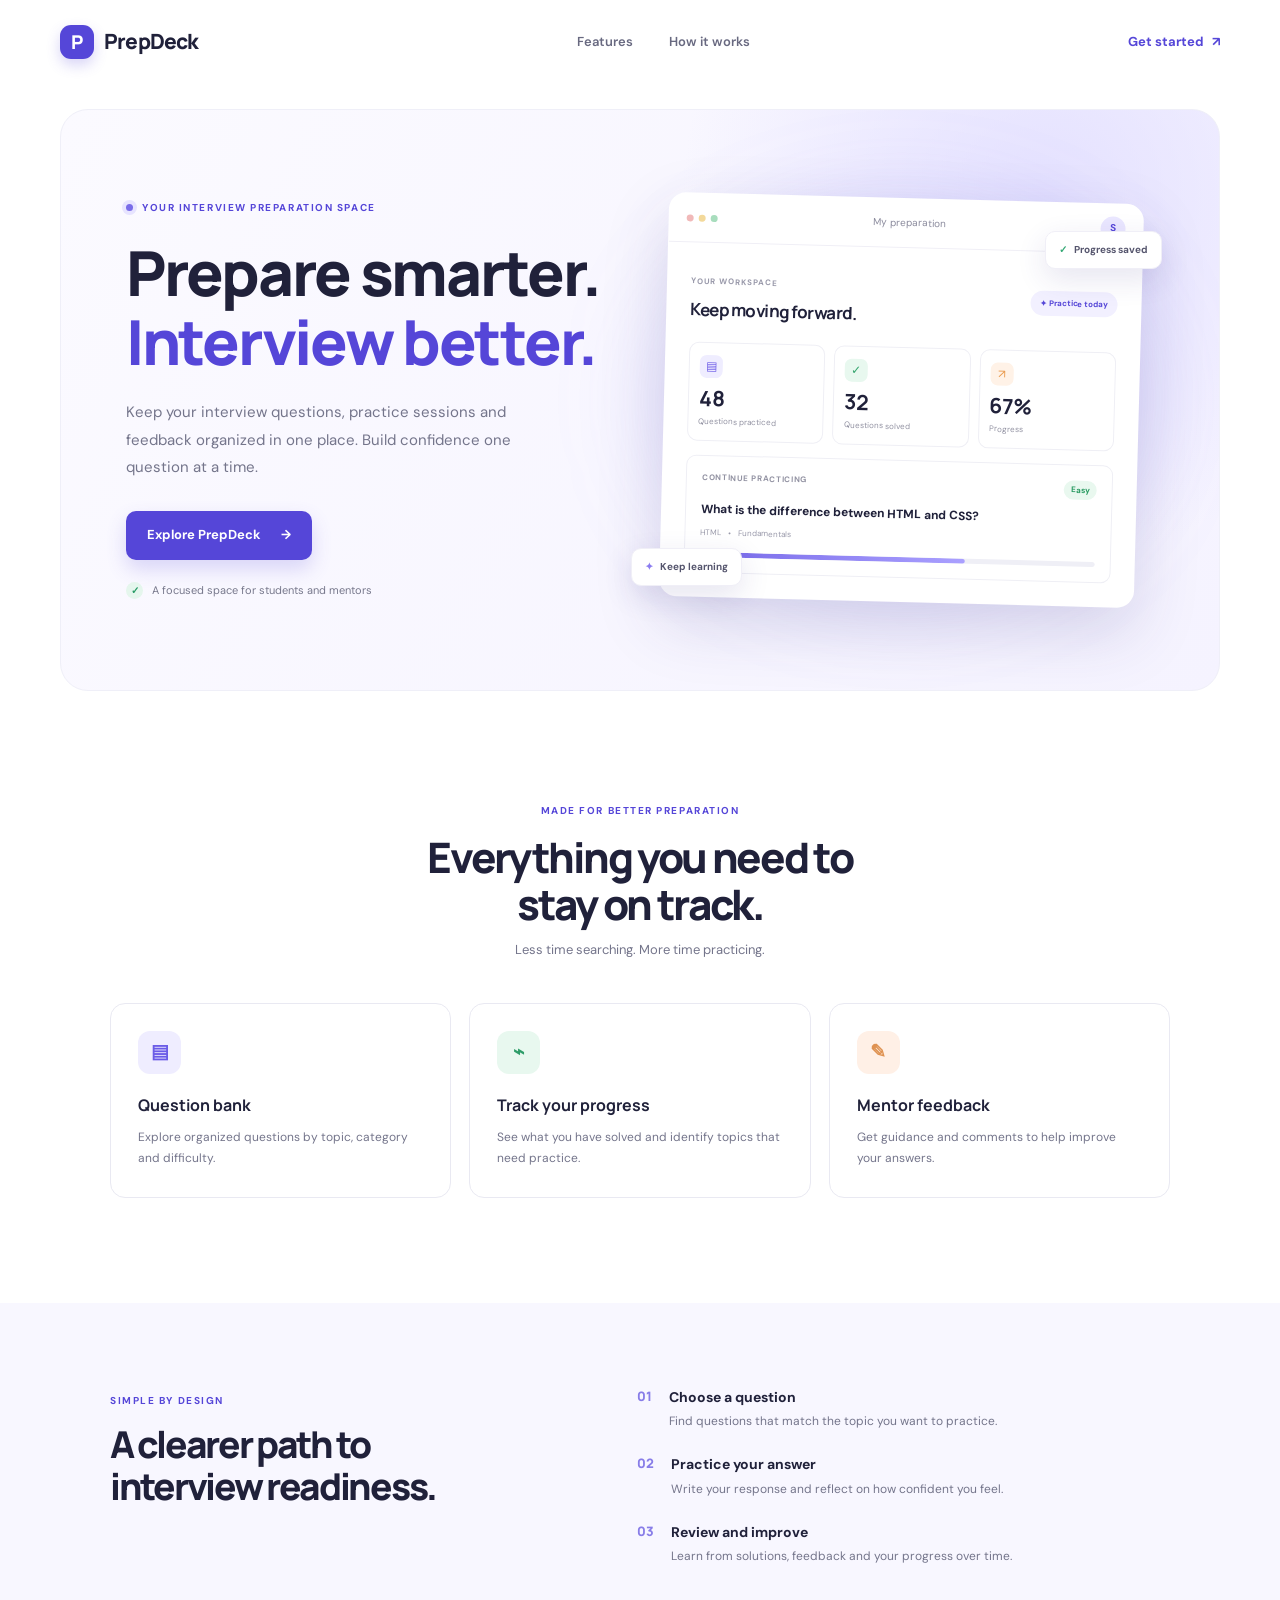
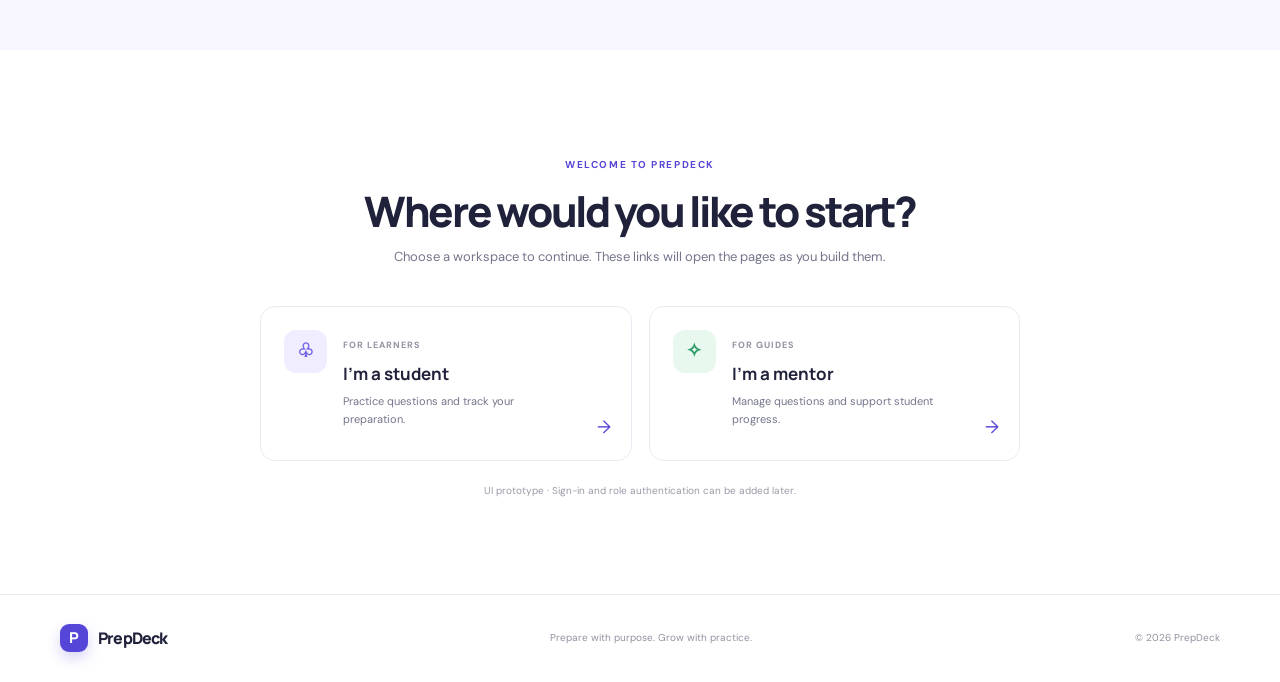
==== index.html @ 36b1e443 "index.html, student and mentor login" ====
<!DOCTYPE html>
<html lang="en">

<head>
    <meta charset="UTF-8">
    <meta name="viewport" content="width=device-width, initial-scale=1.0">
    <meta name="description" content="PrepDeck - Your space to prepare for interviews with confidence.">
    <title>PrepDeck | Interview Preparation</title>
    <link rel="stylesheet" href="css/styles.css">
</head>

<body>
    <header class="site-header">
        <a class="brand" href="index.html" aria-label="PrepDeck home">
            <span class="brand-mark">P</span>
            <span>PrepDeck</span>
        </a>

        <nav class="header-nav" aria-label="Main navigation">
            <a href="#features">Features</a>
            <a href="#how-it-works">How it works</a>
        </nav>

        <a class="header-link" href="#get-started">Get started <span aria-hidden="true">↗</span></a>
    </header>

    <main>
        <section class="hero">
            <div class="hero-content">
                <div class="eyebrow"><span class="eyebrow-dot"></span> YOUR INTERVIEW PREPARATION SPACE</div>
                <h1>Prepare smarter.<br><span>Interview better.</span></h1>
                <p class="hero-description">
                    Keep your interview questions, practice sessions and feedback
                    organized in one place. Build confidence one question at a time.
                </p>
                <a class="primary-button" href="#get-started">Explore PrepDeck <span aria-hidden="true">→</span></a>
                <div class="hero-note">
                    <span class="note-check">✓</span>
                    A focused space for students and mentors
                </div>
            </div>

            <div class="hero-visual" aria-label="Preview of a question practice dashboard">
                <div class="visual-glow"></div>
                <div class="preview-window">
                    <div class="preview-topbar">
                        <div class="window-dots"><i></i><i></i><i></i></div>
                        <span>My preparation</span>
                        <span class="preview-avatar">S</span>
                    </div>
                    <div class="preview-body">
                        <div class="preview-greeting">
                            <div>
                                <span class="preview-kicker">YOUR WORKSPACE</span>
                                <h2>Keep moving forward.</h2>
                            </div>
                            <span class="streak">✦ Practice today</span>
                        </div>
                        <div class="stat-grid">
                            <div class="stat-card">
                                <span class="stat-icon purple">▤</span>
                                <strong>48</strong>
                                <small>Questions practiced</small>
                            </div>
                            <div class="stat-card">
                                <span class="stat-icon green">✓</span>
                                <strong>32</strong>
                                <small>Questions solved</small>
                            </div>
                            <div class="stat-card">
                                <span class="stat-icon orange">↗</span>
                                <strong>67%</strong>
                                <small>Progress</small>
                            </div>
                        </div>
                        <div class="preview-question">
                            <div class="question-heading">
                                <span>CONTINUE PRACTICING</span>
                                <span class="difficulty">Easy</span>
                            </div>
                            <h3>What is the difference between HTML and CSS?</h3>
                            <div class="question-meta"><span>HTML</span><span>•</span><span>Fundamentals</span></div>
                            <div class="progress-track"><span></span></div>
                        </div>
                    </div>
                </div>
                <div class="floating-chip chip-one"><span>✓</span> Progress saved</div>
                <div class="floating-chip chip-two"><span>✦</span> Keep learning</div>
            </div>
        </section>

        <section class="features section-wrap" id="features">
            <div class="section-heading">
                <span class="section-label">MADE FOR BETTER PREPARATION</span>
                <h2>Everything you need to<br>stay on track.</h2>
                <p>Less time searching. More time practicing.</p>
            </div>
            <div class="feature-grid">
                <article class="feature-card">
                    <div class="feature-icon icon-lavender">▤</div>
                    <h3>Question bank</h3>
                    <p>Explore organized questions by topic, category and difficulty.</p>
                </article>
                <article class="feature-card">
                    <div class="feature-icon icon-mint">⌁</div>
                    <h3>Track your progress</h3>
                    <p>See what you have solved and identify topics that need practice.</p>
                </article>
                <article class="feature-card">
                    <div class="feature-icon icon-peach">✎</div>
                    <h3>Mentor feedback</h3>
                    <p>Get guidance and comments to help improve your answers.</p>
                </article>
            </div>
        </section>

        <section class="how-section" id="how-it-works">
            <div class="section-wrap how-inner">
                <div>
                    <span class="section-label">SIMPLE BY DESIGN</span>
                    <h2>A clearer path to<br>interview readiness.</h2>
                </div>
                <div class="steps">
                    <div class="step"><span>01</span>
                        <div>
                            <h3>Choose a question</h3>
                            <p>Find questions that match the topic you want to practice.</p>
                        </div>
                    </div>
                    <div class="step"><span>02</span>
                        <div>
                            <h3>Practice your answer</h3>
                            <p>Write your response and reflect on how confident you feel.</p>
                        </div>
                    </div>
                    <div class="step"><span>03</span>
                        <div>
                            <h3>Review and improve</h3>
                            <p>Learn from solutions, feedback and your progress over time.</p>
                        </div>
                    </div>
                </div>
            </div>
        </section>

        <section class="get-started section-wrap" id="get-started">
            <div class="section-heading">
                <span class="section-label">WELCOME TO PREPDECK</span>
                <h2>Where would you like to start?</h2>
                <p>Choose a workspace to continue. These links will open the pages as you build them.</p>
            </div>
            <div class="role-grid">
                <a class="role-card" href="Student login.html">
                    <div class="role-icon student-icon">♧</div>
                    <div class="role-copy">
                        <span class="role-label">FOR LEARNERS</span>
                        <h3>I'm a student</h3>
                        <p>Practice questions and track your preparation.</p>
                    </div>
                    <span class="role-arrow" aria-hidden="true">→</span>
                </a>
                <a class="role-card" href="mentor-login.html">
                    <div class="role-icon mentor-icon">✧</div>
                    <div class="role-copy">
                        <span class="role-label">FOR GUIDES</span>
                        <h3>I'm a mentor</h3>
                        <p>Manage questions and support student progress.</p>
                    </div>
                    <span class="role-arrow" aria-hidden="true">→</span>
                </a>
            </div>
            <p class="demo-note">UI prototype · Sign-in and role authentication can be added later.</p>
        </section>
    </main>

    <footer class="site-footer">
        <a class="brand footer-brand" href="index.html"><span class="brand-mark">P</span><span>PrepDeck</span></a>
        <p>Prepare with purpose. Grow with practice.</p>
        <span>© 2026 PrepDeck</span>
    </footer>
</body>

</html>
---- css/styles.css ----
/* ================================
   PrepDeck - Global styles
   ================================ */

@import url('https://fonts.googleapis.com/css2?family=DM+Sans:wght@400;500;600;700&family=Manrope:wght@400;500;600;700;800&display=swap');

:root {
    --primary: #5546d8;
    --primary-dark: #4032b8;
    --ink: #20213a;
    --muted: #74758b;
    --surface: #ffffff;
    --background: #f8f8fc;
    --border: #e9e9f2;
    --lavender: #efedff;
    --shadow: 0 22px 70px rgba(44, 39, 105, 0.10);
}

* {
    box-sizing: border-box;
    margin: 0;
    padding: 0;
}

html {
    scroll-behavior: smooth;
}

body {
    min-width: 320px;
    background: var(--surface);
    color: var(--ink);
    font-family: 'DM Sans', sans-serif;
    line-height: 1.6;
}

a {
    color: inherit;
    text-decoration: none;
}

.site-header {
    width: min(1160px, calc(100% - 64px));
    height: 84px;
    margin: 0 auto;
    display: flex;
    align-items: center;
    justify-content: space-between;
}

.brand {
    display: inline-flex;
    align-items: center;
    gap: 10px;
    font-family: 'Manrope', sans-serif;
    font-size: 21px;
    font-weight: 800;
    letter-spacing: -0.8px;
}

.brand-mark {
    width: 34px;
    height: 34px;
    display: grid;
    place-items: center;
    border-radius: 11px;
    background: var(--primary);
    color: white;
    font-size: 19px;
    box-shadow: 0 6px 14px rgba(85, 70, 216, 0.23);
}

.header-nav {
    display: flex;
    align-items: center;
    gap: 36px;
    color: #686980;
    font-size: 13px;
    font-weight: 600;
}

.header-nav a:hover,
.header-link:hover {
    color: var(--primary);
}

.header-link {
    color: var(--primary);
    font-size: 13px;
    font-weight: 700;
}

.header-link span {
    margin-left: 5px;
}

.hero {
    width: min(1160px, calc(100% - 64px));
    min-height: 570px;
    margin: 25px auto 0;
    padding: 68px 65px;
    display: grid;
    grid-template-columns: 1fr 1.05fr;
    align-items: center;
    gap: 42px;
    overflow: hidden;
    border: 1px solid #efeff8;
    border-radius: 28px;
    background:
        radial-gradient(circle at 85% 15%, rgba(218, 214, 255, 0.65), transparent 33%),
        linear-gradient(120deg, #fbfaff 0%, #f5f3ff 100%);
}

.eyebrow,
.section-label {
    color: var(--primary);
    font-size: 10px;
    font-weight: 700;
    letter-spacing: 1.55px;
}

.eyebrow {
    display: flex;
    align-items: center;
    gap: 9px;
    margin-bottom: 22px;
}

.eyebrow-dot {
    width: 7px;
    height: 7px;
    border-radius: 50%;
    background: #796ce9;
    box-shadow: 0 0 0 4px #e7e4ff;
}

.hero h1,
.section-heading h2,
.how-inner h2 {
    font-family: 'Manrope', sans-serif;
    font-weight: 800;
    letter-spacing: -2.3px;
    line-height: 1.12;
}

.hero h1 {
    font-size: clamp(43px, 5vw, 62px);
}

.hero h1 span {
    color: var(--primary);
}

.hero-description {
    max-width: 430px;
    margin-top: 22px;
    color: var(--muted);
    font-size: 15px;
    line-height: 1.85;
}

.primary-button {
    min-height: 49px;
    margin-top: 29px;
    padding: 0 21px;
    display: inline-flex;
    align-items: center;
    gap: 20px;
    border-radius: 10px;
    background: var(--primary);
    color: white;
    font-size: 13px;
    font-weight: 700;
    box-shadow: 0 9px 20px rgba(85, 70, 216, 0.2);
    transition: 0.2s ease;
}

.primary-button:hover {
    transform: translateY(-2px);
    background: var(--primary-dark);
}

.hero-note {
    margin-top: 22px;
    display: flex;
    align-items: center;
    gap: 9px;
    color: #77788c;
    font-size: 11px;
}

.note-check {
    width: 17px;
    height: 17px;
    display: grid;
    place-items: center;
    border-radius: 50%;
    background: #e5f6ed;
    color: #269b65;
    font-size: 10px;
    font-weight: 700;
}

/* Dashboard preview illustration */
.hero-visual {
    position: relative;
    min-width: 0;
    padding: 20px 0;
}

.visual-glow {
    position: absolute;
    inset: 10% 4%;
    border-radius: 50%;
    background: rgba(139, 126, 244, 0.22);
    filter: blur(55px);
}

.preview-window {
    position: relative;
    z-index: 1;
    max-width: 475px;
    margin: auto;
    overflow: hidden;
    border: 1px solid rgba(255, 255, 255, 0.9);
    border-radius: 17px;
    background: white;
    box-shadow: 0 25px 65px rgba(53, 45, 130, 0.17);
    transform: rotate(1.5deg);
}

.preview-topbar {
    height: 49px;
    padding: 0 17px;
    display: flex;
    align-items: center;
    justify-content: space-between;
    border-bottom: 1px solid #f0eff6;
    color: #8b8b9d;
    font-size: 10px;
}

.window-dots {
    display: flex;
    gap: 5px;
}

.window-dots i {
    width: 7px;
    height: 7px;
    border-radius: 50%;
    background: #e9e7f5;
}

.window-dots i:first-child { background: #f1b9b9; }
.window-dots i:nth-child(2) { background: #f3d99b; }
.window-dots i:nth-child(3) { background: #a8ddbd; }

.preview-avatar {
    width: 25px;
    height: 25px;
    display: grid;
    place-items: center;
    border-radius: 50%;
    background: #eae7ff;
    color: var(--primary);
    font-weight: 700;
}

.preview-body {
    padding: 23px;
}

.preview-greeting {
    display: flex;
    align-items: center;
    justify-content: space-between;
    gap: 10px;
}

.preview-kicker {
    color: #9999aa;
    font-size: 8px;
    font-weight: 700;
    letter-spacing: 1px;
}

.preview-greeting h2 {
    margin-top: 4px;
    font-family: 'Manrope', sans-serif;
    font-size: 17px;
    letter-spacing: -0.5px;
}

.streak {
    padding: 6px 9px;
    border-radius: 20px;
    background: #f2f0ff;
    color: var(--primary);
    font-size: 8px;
    font-weight: 700;
    white-space: nowrap;
}

.stat-grid {
    margin-top: 19px;
    display: grid;
    grid-template-columns: repeat(3, 1fr);
    gap: 9px;
}

.stat-card {
    min-width: 0;
    padding: 12px 10px;
    display: flex;
    flex-direction: column;
    border: 1px solid #efeff5;
    border-radius: 10px;
}

.stat-icon {
    width: 23px;
    height: 23px;
    margin-bottom: 8px;
    display: grid;
    place-items: center;
    border-radius: 7px;
    font-size: 12px;
}

.purple { background: #efedff; color: #6d5ce7; }
.green { background: #e8f8ef; color: #31a36b; }
.orange { background: #fff2e7; color: #e99a4d; }

.stat-card strong {
    font-family: 'Manrope', sans-serif;
    font-size: 21px;
    line-height: 1.2;
}

.stat-card small {
    margin-top: 4px;
    color: #9292a2;
    font-size: 8px;
}

.preview-question {
    margin-top: 14px;
    padding: 15px;
    border: 1px solid #efeff5;
    border-radius: 10px;
}

.question-heading {
    display: flex;
    justify-content: space-between;
    color: #9292a2;
    font-size: 8px;
    font-weight: 700;
    letter-spacing: 0.7px;
}

.difficulty {
    padding: 3px 7px;
    border-radius: 10px;
    background: #e9f8ef;
    color: #299a61;
    letter-spacing: 0;
}

.preview-question h3 {
    margin-top: 10px;
    font-size: 12px;
    font-weight: 700;
}

.question-meta {
    margin-top: 7px;
    display: flex;
    gap: 7px;
    color: #9999aa;
    font-size: 8px;
}

.progress-track {
    height: 5px;
    margin-top: 13px;
    overflow: hidden;
    border-radius: 10px;
    background: #efeff6;
}

.progress-track span {
    width: 67%;
    height: 100%;
    display: block;
    border-radius: inherit;
    background: linear-gradient(90deg, #7668e8, #aaa0ff);
}

.floating-chip {
    position: absolute;
    z-index: 2;
    padding: 10px 13px;
    border: 1px solid #f0eff7;
    border-radius: 10px;
    background: white;
    color: #55556d;
    font-size: 10px;
    font-weight: 700;
    box-shadow: 0 10px 30px rgba(53, 45, 130, 0.12);
}

.floating-chip span {
    margin-right: 5px;
    color: #35a875;
}

.chip-one { top: 12%; right: -8px; }
.chip-two { bottom: 8%; left: -18px; }
.chip-two span { color: #8b7cf0; }

.section-wrap {
    width: min(1060px, calc(100% - 64px));
    margin: 0 auto;
}

.features {
    padding-top: 105px;
    padding-bottom: 105px;
}

.section-heading {
    text-align: center;
}

.section-heading h2,
.how-inner h2 {
    margin-top: 13px;
    font-size: clamp(30px, 4vw, 42px);
}

.section-heading > p {
    margin-top: 12px;
    color: var(--muted);
    font-size: 13px;
}

.feature-grid {
    margin-top: 42px;
    display: grid;
    grid-template-columns: repeat(3, 1fr);
    gap: 18px;
}

.feature-card {
    padding: 27px;
    border: 1px solid var(--border);
    border-radius: 15px;
    background: white;
    transition: 0.2s ease;
}

.feature-card:hover,
.role-card:hover {
    transform: translateY(-4px);
    box-shadow: var(--shadow);
}

.feature-icon,
.role-icon {
    width: 43px;
    height: 43px;
    display: grid;
    place-items: center;
    border-radius: 12px;
    font-size: 19px;
    font-weight: 700;
}

.icon-lavender { background: #efedff; color: #6b5ce7; }
.icon-mint { background: #e8f8ef; color: #2e9d69; }
.icon-peach { background: #fff0e6; color: #df9251; }

.feature-card h3 {
    margin-top: 19px;
    font-family: 'Manrope', sans-serif;
    font-size: 16px;
}

.feature-card p {
    margin-top: 8px;
    color: var(--muted);
    font-size: 12px;
    line-height: 1.8;
}

.how-section {
    padding: 83px 0;
    background: #f8f7ff;
}

.how-inner {
    display: grid;
    grid-template-columns: 0.9fr 1.1fr;
    align-items: start;
    gap: 90px;
}

.how-inner h2 {
    font-size: 37px;
}

.steps {
    display: grid;
    gap: 22px;
}

.step {
    display: flex;
    gap: 17px;
}

.step > span {
    color: #887de8;
    font-family: 'Manrope', sans-serif;
    font-size: 13px;
    font-weight: 800;
}

.step h3 {
    font-size: 14px;
}

.step p {
    margin-top: 4px;
    color: var(--muted);
    font-size: 12px;
}

.get-started {
    padding-top: 100px;
    padding-bottom: 95px;
}

.role-grid {
    max-width: 760px;
    margin: 38px auto 0;
    display: grid;
    grid-template-columns: repeat(2, 1fr);
    gap: 17px;
}

.role-card {
    position: relative;
    min-height: 155px;
    padding: 23px;
    display: flex;
    align-items: flex-start;
    gap: 16px;
    border: 1px solid var(--border);
    border-radius: 15px;
    background: white;
    transition: 0.2s ease;
}

.student-icon { background: #efedff; color: #6b5ce7; }
.mentor-icon { background: #e8f8ef; color: #2e9d69; }

.role-label {
    color: #9292a2;
    font-size: 9px;
    font-weight: 700;
    letter-spacing: 1px;
}

.role-copy h3 {
    margin-top: 4px;
    font-family: 'Manrope', sans-serif;
    font-size: 17px;
}

.role-copy p {
    max-width: 230px;
    margin-top: 5px;
    color: var(--muted);
    font-size: 11px;
    line-height: 1.7;
}

.role-arrow {
    position: absolute;
    right: 20px;
    bottom: 18px;
    color: var(--primary);
    font-size: 18px;
}

.demo-note {
    margin-top: 22px;
    color: #9999a8;
    text-align: center;
    font-size: 10px;
}

.site-footer {
    min-height: 88px;
    padding: 20px max(32px, calc((100% - 1160px) / 2));
    display: flex;
    align-items: center;
    justify-content: space-between;
    gap: 20px;
    border-top: 1px solid var(--border);
}

.footer-brand {
    font-size: 16px;
}

.footer-brand .brand-mark {
    width: 28px;
    height: 28px;
    border-radius: 9px;
    font-size: 15px;
}

.site-footer p,
.site-footer > span {
    color: #9292a2;
    font-size: 10px;
}

/* Responsive layout */
@media (max-width: 900px) {
    .hero {
        padding: 50px 38px;
        grid-template-columns: 1fr 0.95fr;
        gap: 20px;
    }

    .hero h1 { font-size: 48px; }
    .chip-one { right: -4px; }
    .how-inner { gap: 40px; }
}

@media (max-width: 700px) {
    .site-header {
        width: calc(100% - 36px);
        height: 70px;
    }

    .header-nav { display: none; }
    .hero {
        width: calc(100% - 28px);
        margin-top: 10px;
        padding: 43px 25px 35px;
        grid-template-columns: 1fr;
        border-radius: 20px;
    }

    .hero h1 { font-size: 46px; }
    .hero-description { font-size: 13px; }
    .hero-visual { margin: 8px 5px 0; }
    .preview-body { padding: 17px; }
    .chip-one { right: -8px; }
    .chip-two { left: -9px; }

    .section-wrap { width: calc(100% - 36px); }
    .features { padding-top: 75px; padding-bottom: 75px; }
    .feature-grid { grid-template-columns: 1fr; gap: 12px; }
    .feature-card { padding: 22px; }
    .how-section { padding: 65px 0; }
    .how-inner { grid-template-columns: 1fr; gap: 35px; }
    .how-inner h2 { font-size: 33px; }
    .get-started { padding-top: 75px; padding-bottom: 70px; }
    .role-grid { grid-template-columns: 1fr; }
    .site-footer {
        padding: 22px 18px;
        flex-wrap: wrap;
    }
    .site-footer p { order: 3; width: 100%; }
}

@media (max-width: 390px) {
    .hero h1 { font-size: 39px; }
    .preview-greeting h2 { font-size: 14px; }
    .streak { font-size: 7px; }
    .stat-card { padding: 9px 7px; }
    .stat-card strong { font-size: 18px; }
    .stat-card small { font-size: 7px; }
    .floating-chip { font-size: 8px; padding: 8px 9px; }
}
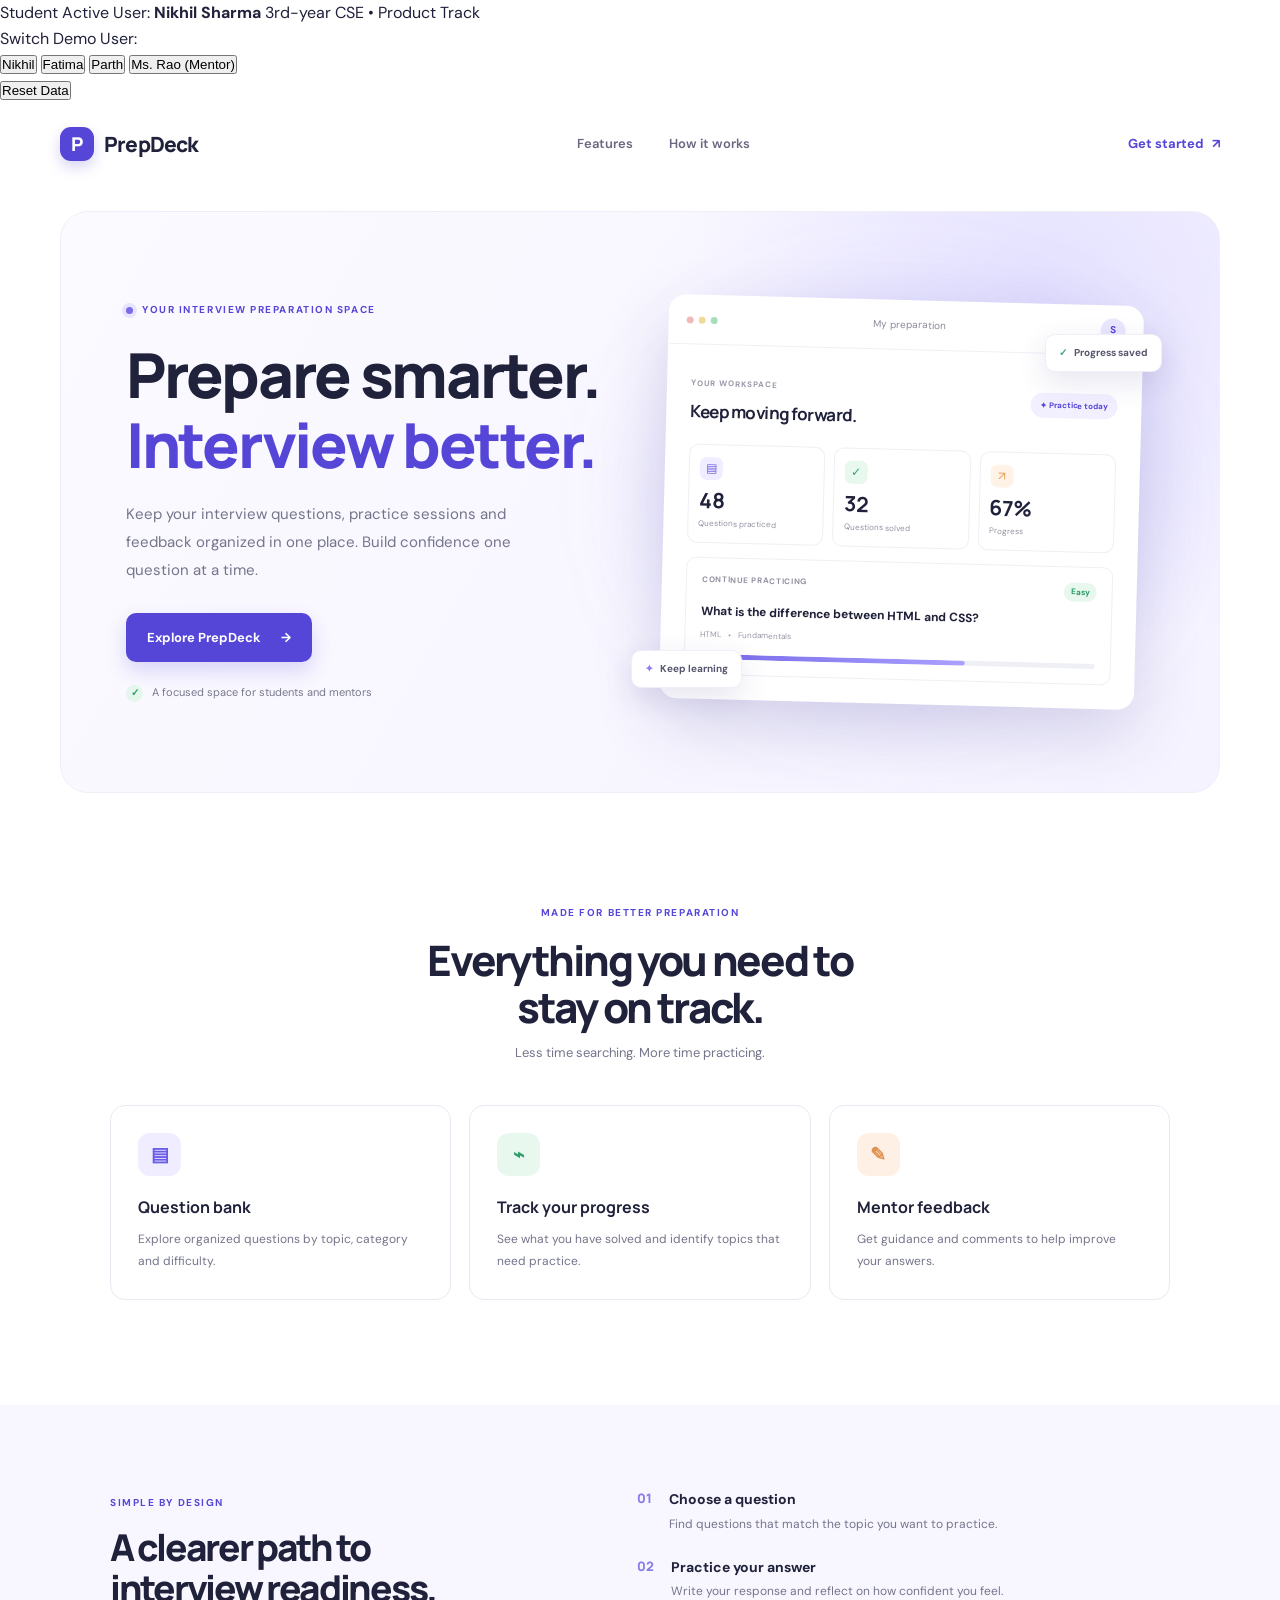
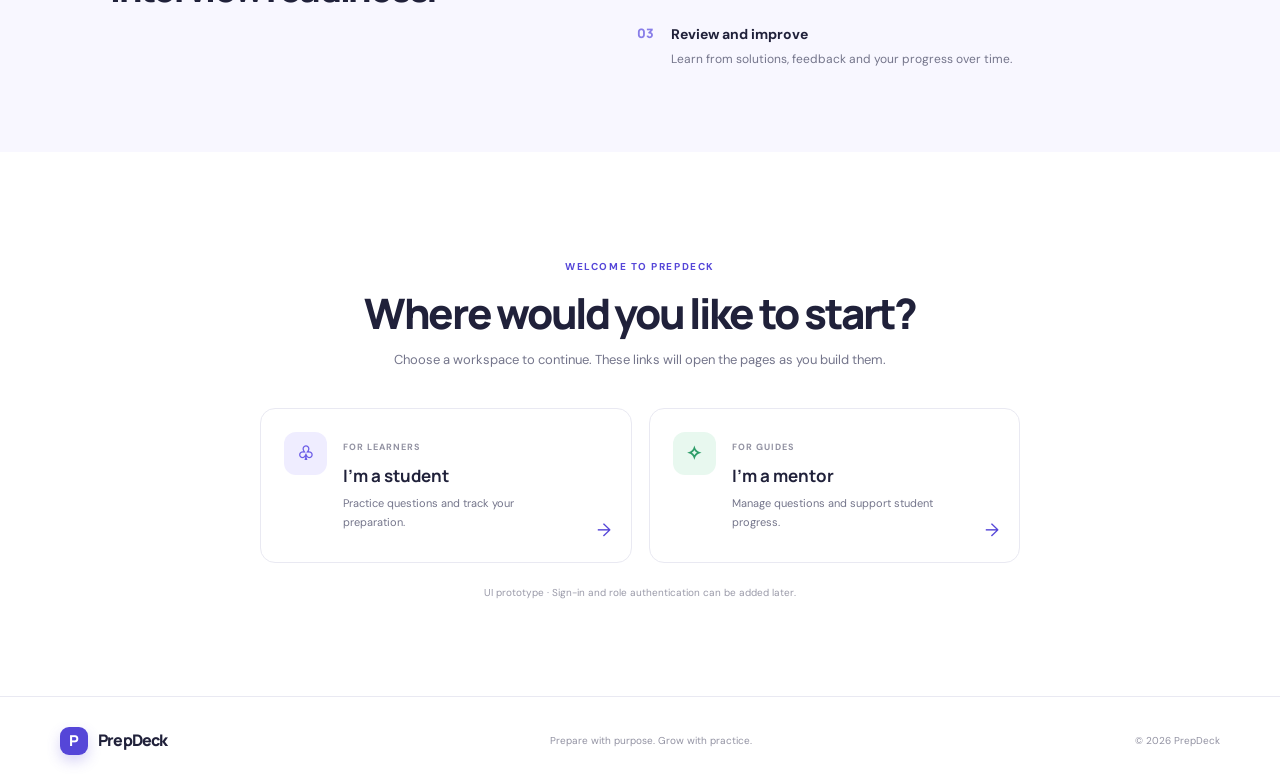
==== commit a64b4017: "Complete PrepPulse QBANK: PRD-compliant Student & Mentor Dashboards, Question Bank, Solution Editor," ====
--- a/index.html
+++ b/index.html
@@ -8,6 +8,7 @@
     <title>PrepDeck | Interview Preparation</title>
     <link rel="stylesheet" href="css/styles.css">
 </head>
+
 
 <body>
     <header class="site-header">
@@ -23,6 +24,7 @@
 
         <a class="header-link" href="#get-started">Get started <span aria-hidden="true">↗</span></a>
     </header>
+    <div></div>
 
     <main>
         <section class="hero">
@@ -150,7 +152,7 @@
                 <p>Choose a workspace to continue. These links will open the pages as you build them.</p>
             </div>
             <div class="role-grid">
-                <a class="role-card" href="Student login.html">
+                <a class="role-card" href="student-login.html">
                     <div class="role-icon student-icon">♧</div>
                     <div class="role-copy">
                         <span class="role-label">FOR LEARNERS</span>
@@ -178,6 +180,10 @@
         <p>Prepare with purpose. Grow with practice.</p>
         <span>© 2026 PrepDeck</span>
     </footer>
+
+    <script src="https://cdn.jsdelivr.net/npm/bootstrap@5.3.3/dist/js/bootstrap.bundle.min.js"></script>
+    <script src="js/storage.js"></script>
+    <script src="js/components.js"></script>
 </body>
 
 </html>
--- a/css/styles.css
+++ b/css/styles.css
@@ -1,7 +1,3 @@
-/* ================================
-   PrepDeck - Global styles
-   ================================ */
-
 @import url('https://fonts.googleapis.com/css2?family=DM+Sans:wght@400;500;600;700&family=Manrope:wght@400;500;600;700;800&display=swap');
 
 :root {
@@ -252,9 +248,17 @@
     background: #e9e7f5;
 }
 
-.window-dots i:first-child { background: #f1b9b9; }
-.window-dots i:nth-child(2) { background: #f3d99b; }
-.window-dots i:nth-child(3) { background: #a8ddbd; }
+.window-dots i:first-child {
+    background: #f1b9b9;
+}
+
+.window-dots i:nth-child(2) {
+    background: #f3d99b;
+}
+
+.window-dots i:nth-child(3) {
+    background: #a8ddbd;
+}
 
 .preview-avatar {
     width: 25px;
@@ -328,9 +332,20 @@
     font-size: 12px;
 }
 
-.purple { background: #efedff; color: #6d5ce7; }
-.green { background: #e8f8ef; color: #31a36b; }
-.orange { background: #fff2e7; color: #e99a4d; }
+.purple {
+    background: #efedff;
+    color: #6d5ce7;
+}
+
+.green {
+    background: #e8f8ef;
+    color: #31a36b;
+}
+
+.orange {
+    background: #fff2e7;
+    color: #e99a4d;
+}
 
 .stat-card strong {
     font-family: 'Manrope', sans-serif;
@@ -416,9 +431,19 @@
     color: #35a875;
 }
 
-.chip-one { top: 12%; right: -8px; }
-.chip-two { bottom: 8%; left: -18px; }
-.chip-two span { color: #8b7cf0; }
+.chip-one {
+    top: 12%;
+    right: -8px;
+}
+
+.chip-two {
+    bottom: 8%;
+    left: -18px;
+}
+
+.chip-two span {
+    color: #8b7cf0;
+}
 
 .section-wrap {
     width: min(1060px, calc(100% - 64px));
@@ -440,7 +465,7 @@
     font-size: clamp(30px, 4vw, 42px);
 }
 
-.section-heading > p {
+.section-heading>p {
     margin-top: 12px;
     color: var(--muted);
     font-size: 13px;
@@ -478,9 +503,20 @@
     font-weight: 700;
 }
 
-.icon-lavender { background: #efedff; color: #6b5ce7; }
-.icon-mint { background: #e8f8ef; color: #2e9d69; }
-.icon-peach { background: #fff0e6; color: #df9251; }
+.icon-lavender {
+    background: #efedff;
+    color: #6b5ce7;
+}
+
+.icon-mint {
+    background: #e8f8ef;
+    color: #2e9d69;
+}
+
+.icon-peach {
+    background: #fff0e6;
+    color: #df9251;
+}
 
 .feature-card h3 {
     margin-top: 19px;
@@ -521,7 +557,7 @@
     gap: 17px;
 }
 
-.step > span {
+.step>span {
     color: #887de8;
     font-family: 'Manrope', sans-serif;
     font-size: 13px;
@@ -564,8 +600,15 @@
     transition: 0.2s ease;
 }
 
-.student-icon { background: #efedff; color: #6b5ce7; }
-.mentor-icon { background: #e8f8ef; color: #2e9d69; }
+.student-icon {
+    background: #efedff;
+    color: #6b5ce7;
+}
+
+.mentor-icon {
+    background: #e8f8ef;
+    color: #2e9d69;
+}
 
 .role-label {
     color: #9292a2;
@@ -625,7 +668,7 @@
 }
 
 .site-footer p,
-.site-footer > span {
+.site-footer>span {
     color: #9292a2;
     font-size: 10px;
 }
@@ -638,9 +681,17 @@
         gap: 20px;
     }
 
-    .hero h1 { font-size: 48px; }
-    .chip-one { right: -4px; }
-    .how-inner { gap: 40px; }
+    .hero h1 {
+        font-size: 48px;
+    }
+
+    .chip-one {
+        right: -4px;
+    }
+
+    .how-inner {
+        gap: 40px;
+    }
 }
 
 @media (max-width: 700px) {
@@ -649,7 +700,10 @@
         height: 70px;
     }
 
-    .header-nav { display: none; }
+    .header-nav {
+        display: none;
+    }
+
     .hero {
         width: calc(100% - 28px);
         margin-top: 10px;
@@ -658,35 +712,108 @@
         border-radius: 20px;
     }
 
-    .hero h1 { font-size: 46px; }
-    .hero-description { font-size: 13px; }
-    .hero-visual { margin: 8px 5px 0; }
-    .preview-body { padding: 17px; }
-    .chip-one { right: -8px; }
-    .chip-two { left: -9px; }
-
-    .section-wrap { width: calc(100% - 36px); }
-    .features { padding-top: 75px; padding-bottom: 75px; }
-    .feature-grid { grid-template-columns: 1fr; gap: 12px; }
-    .feature-card { padding: 22px; }
-    .how-section { padding: 65px 0; }
-    .how-inner { grid-template-columns: 1fr; gap: 35px; }
-    .how-inner h2 { font-size: 33px; }
-    .get-started { padding-top: 75px; padding-bottom: 70px; }
-    .role-grid { grid-template-columns: 1fr; }
+    .hero h1 {
+        font-size: 46px;
+    }
+
+    .hero-description {
+        font-size: 13px;
+    }
+
+    .hero-visual {
+        margin: 8px 5px 0;
+    }
+
+    .preview-body {
+        padding: 17px;
+    }
+
+    .chip-one {
+        right: -8px;
+    }
+
+    .chip-two {
+        left: -9px;
+    }
+
+    .section-wrap {
+        width: calc(100% - 36px);
+    }
+
+    .features {
+        padding-top: 75px;
+        padding-bottom: 75px;
+    }
+
+    .feature-grid {
+        grid-template-columns: 1fr;
+        gap: 12px;
+    }
+
+    .feature-card {
+        padding: 22px;
+    }
+
+    .how-section {
+        padding: 65px 0;
+    }
+
+    .how-inner {
+        grid-template-columns: 1fr;
+        gap: 35px;
+    }
+
+    .how-inner h2 {
+        font-size: 33px;
+    }
+
+    .get-started {
+        padding-top: 75px;
+        padding-bottom: 70px;
+    }
+
+    .role-grid {
+        grid-template-columns: 1fr;
+    }
+
     .site-footer {
         padding: 22px 18px;
         flex-wrap: wrap;
     }
-    .site-footer p { order: 3; width: 100%; }
+
+    .site-footer p {
+        order: 3;
+        width: 100%;
+    }
 }
 
 @media (max-width: 390px) {
-    .hero h1 { font-size: 39px; }
-    .preview-greeting h2 { font-size: 14px; }
-    .streak { font-size: 7px; }
-    .stat-card { padding: 9px 7px; }
-    .stat-card strong { font-size: 18px; }
-    .stat-card small { font-size: 7px; }
-    .floating-chip { font-size: 8px; padding: 8px 9px; }
-}
+    .hero h1 {
+        font-size: 39px;
+    }
+
+    .preview-greeting h2 {
+        font-size: 14px;
+    }
+
+    .streak {
+        font-size: 7px;
+    }
+
+    .stat-card {
+        padding: 9px 7px;
+    }
+
+    .stat-card strong {
+        font-size: 18px;
+    }
+
+    .stat-card small {
+        font-size: 7px;
+    }
+
+    .floating-chip {
+        font-size: 8px;
+        padding: 8px 9px;
+    }
+}
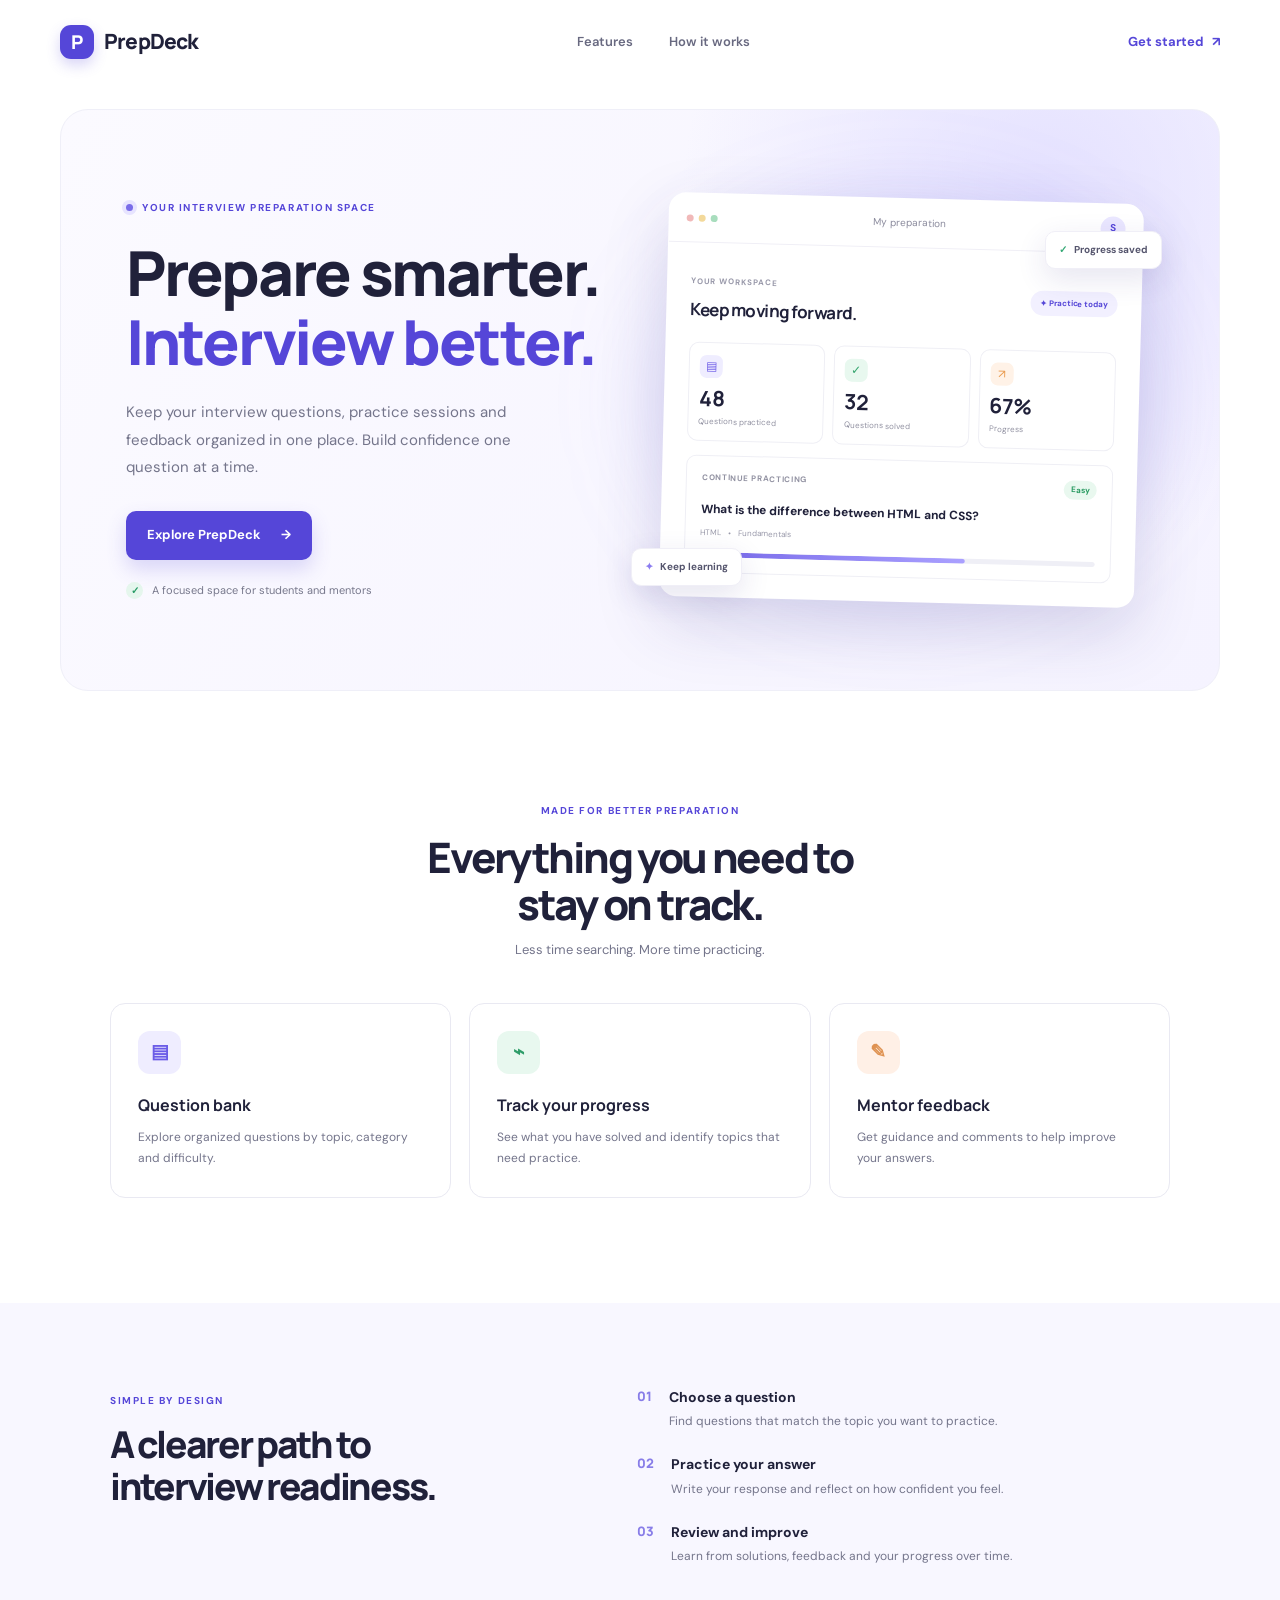
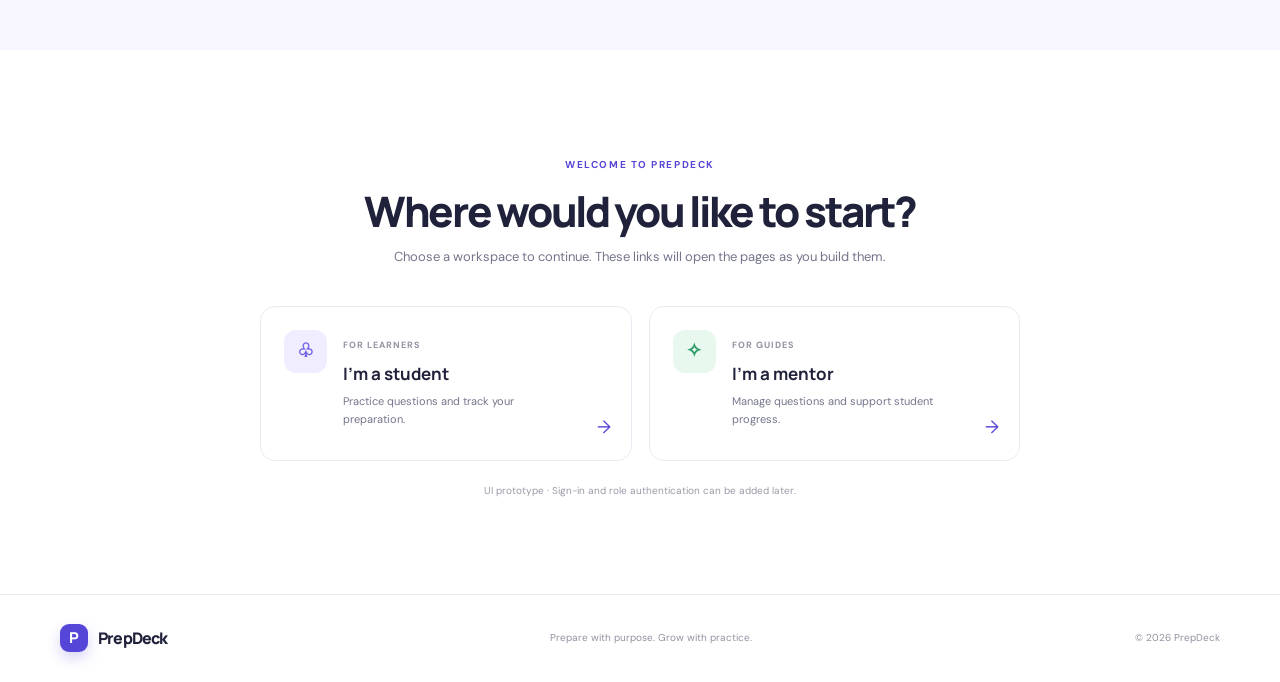
==== commit f42b5bf2: "fix(ui): remove unstyled demo toolbar injection on landing page" ====
--- a/index.html
+++ b/index.html
@@ -24,7 +24,6 @@
 
         <a class="header-link" href="#get-started">Get started <span aria-hidden="true">↗</span></a>
     </header>
-    <div></div>
 
     <main>
         <section class="hero">
@@ -180,10 +179,6 @@
         <p>Prepare with purpose. Grow with practice.</p>
         <span>© 2026 PrepDeck</span>
     </footer>
-
-    <script src="https://cdn.jsdelivr.net/npm/bootstrap@5.3.3/dist/js/bootstrap.bundle.min.js"></script>
-    <script src="js/storage.js"></script>
-    <script src="js/components.js"></script>
 </body>
 
 </html>
